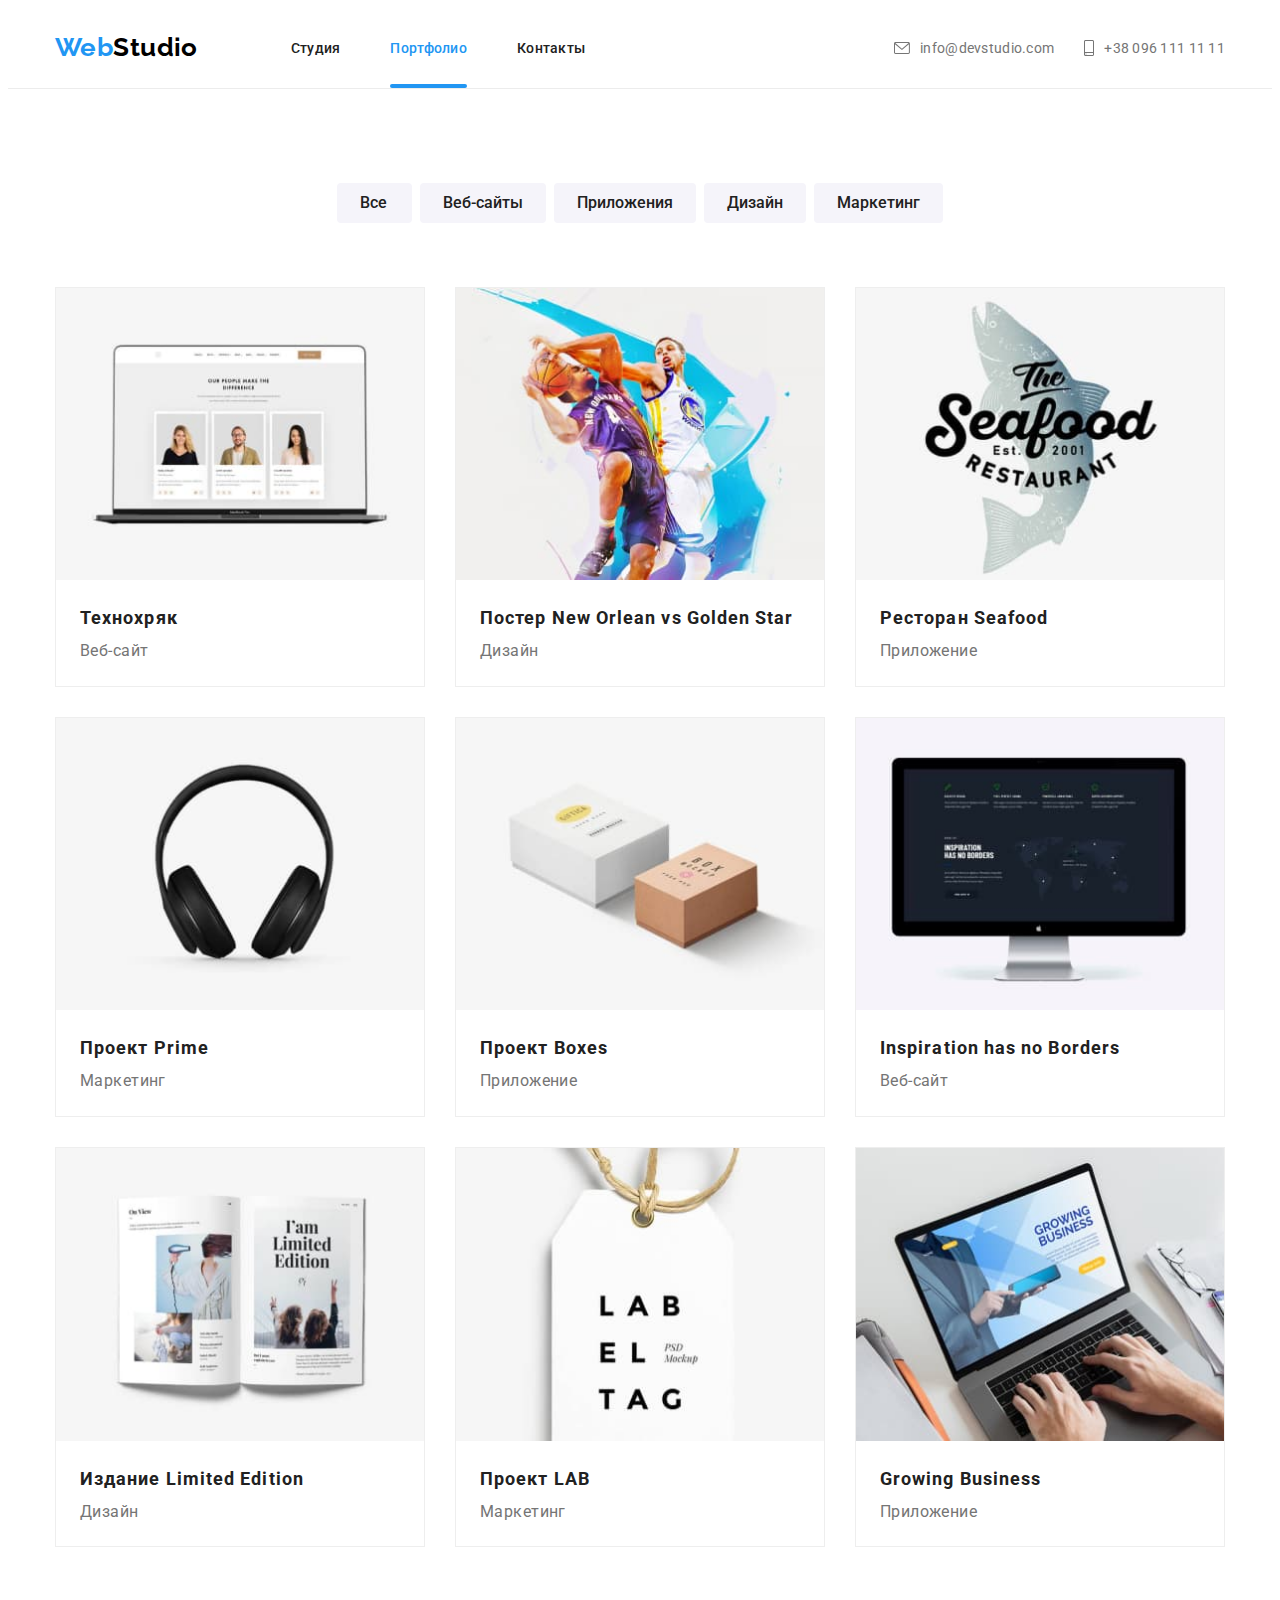
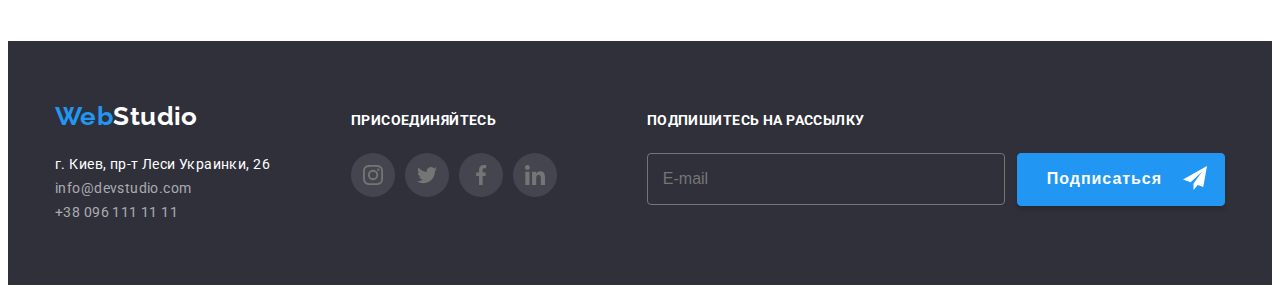
==== portfolio.html @ 3d6e26fc "start" ====
<!DOCTYPE html>
<html lang="ru">
<!-- сайт на русском языке -->

<head>
    <meta charset="UTF-8">
    <meta http-equiv="X-UA-Compatible" content="IE=edge">
    <meta name="viewport" content="width=device-width, initial-scale=1.0">
    <title>Портфолио</title>
    <link rel="stylesheet" href="https://cdnjs.cloudflare.com/ajax/libs/modern-normalize/1.0.0/modern-normalize.min.css" integrity="sha512-ISS7cAi1PEhQ8jnbJpJZMd29NlhNj4AWYyLOSp2CE/CsHxTCu+r+t0D2yoJudVrd0/8fTVPUVDzY5Tvli75u/g==" crossorigin="anonymous" />
    <link rel="preconnect" href="https://fonts.gstatic.com">
    <link href="https://fonts.googleapis.com/css2?family=Raleway:wght@700&family=Roboto:wght@400;500;700;900&display=swap" rel="stylesheet">
    <link rel="stylesheet" href="./css/styles.css">
</head>

<body>

    <!-- Header -->
    <header>
        <div class="container header-main">
            <div class="logo-container">
                <a href="index.html" class="logo-link"><span class="logo">Web</span><span
                        class="studio-up">Studio</span></a>
            </div>
            <nav class="site-nav">
                <ul class="navigation-set list">
                    <li class="nav-set-item"><a href="./index.html" class="navigation-links">Студия</a></li>
                    <li class="nav-set-item"><a href="./portfolio.html" class="navigation-links current">Портфолио</a></li>
                    <li class="nav-set-item"><a href="" class="navigation-links">Контакты</a></li>
                </ul>
            </nav>


            <ul class="list contacts-set">
                <li class="contacts-set-item">
                    <a href="mailto:info@devstudio.com" class="header-contacts">
                        <svg class="contact-set-icons envelope">
                            <use href="./images/icons.svg#envelope" width="16" height="12"></use>
                        </svg> info@devstudio.com
                    </a>
                </li>
                <li class="contacts-set-item"><a href="tel:+380961111111" class="header-contacts"><svg
                            class="contact-set-icons smartphone">
                            <use href="./images/icons.svg#smartphone" width="10" height="16"></use>
                        </svg>+38 096 111 11 11</a>
                </li>
            </ul>

        </div>
    </header>

    <main>
        <h1 class="hidden">Портфолио</h1>
        <div class="filter container">
            <ul class="filter-buttons list">
                <li class="filter-buttons-item"><button type="button" class="simple-button">Все</button></li>
                <li class="filter-buttons-item"><button type="button" class="simple-button">Веб-сайты</button></li>
                <li class="filter-buttons-item"><button type="button" class="simple-button">Приложения</button></li>
                <li class="filter-buttons-item"><button type="button" class="simple-button">Дизайн</button></li>
                <li class="filter-buttons-item"><button type="button" class="simple-button">Маркетинг</button></li>
            </ul>
        </div>
        <div class="examples container">
            <ul class="grid list">
                <li class="grid-item examples-set-items"><a href="" class="examples-link">
                        <div class="examples-thumb">
                            <img src="./images/PF1.jpg" alt="пример веб-сайта" width=370>
                            <div class="card-overlay">
                                <p class="text-overlay">Технокряк это современная площадка распространения коронавируса. Компании
                                    используют эту платформу для цифрового шпионажа и атак на защищённые сервера конкурентов.</p>
                            </div>
                        </div>
                        <h2 class="product-header">Технохряк</h2>
                        <p class="product-description">Веб-сайт</p>
                    </a>
                </li>
                <li class="grid-item examples-set-items"><a href="" class="examples-link"><div class="examples-thumb">
                    <img src="./images/PF2.jpg" alt="пример дизайна" width=370>
                <div class="card-overlay">
                    <p class="text-overlay">Технокряк это современная площадка распространения коронавируса. Компании используют эту платформу для цифрового шпионажа и атак на защищённые сервера конкурентов.</p>
                </div></div>
                    <h2 class="product-header">Постер New Orlean vs Golden Star</h2>
                    <p class="product-description">Дизайн</p>
                    </a>
                </li>
                <li class="grid-item examples-set-items"><a href="" class="examples-link"><div class="examples-thumb">
                    <img src="./images/PF3.jpg" alt="пример приложения" width=370>
                <div class="card-overlay">
                    <p class="text-overlay">Технокряк это современная площадка распространения коронавируса. Компании используют эту платформу для цифрового шпионажа и атак на защищённые сервера конкурентов.</p>
                </div></div>
                    <h2 class="product-header">Ресторан Seafood</h2>
                    <p class="product-description">Приложение</p>
                    </a>
                </li>
                <li class="grid-item examples-set-items"><a href="" class="examples-link"><div class="examples-thumb">
                    <img src="./images/PF4.jpg" alt="пример маркетингового решения" width=370>
                <div class="card-overlay">
                    <p class="text-overlay">Технокряк это современная площадка распространения коронавируса. Компании используют эту платформу для цифрового шпионажа и атак на защищённые сервера конкурентов.</p>
                </div></div>
                    <h2 class="product-header">Проект Prime</h2>
                    <p class="product-description">Маркетинг</p>
                    </a>
                </li>
                <li class="grid-item examples-set-items"><a href="" class="examples-link"><div class="examples-thumb">
                    <img src="./images/PF5.jpg" alt="пример приложения" width=370>
                <div class="card-overlay">
                    <p class="text-overlay">Технокряк это современная площадка распространения коронавируса. Компании используют эту платформу для цифрового шпионажа и атак на защищённые сервера конкурентов.</p>
                </div></div>
                    <h2 class="product-header">Проект Boxes</h2>
                    <p class="product-description">Приложение</p>
                    </a>
                </li>
                <li class="grid-item examples-set-items"><a href="" class="examples-link"><div class="examples-thumb">
                    <img src="./images/PF6.jpg" alt="пример веб-сайта" width=370>
                <div class="card-overlay">
                    <p class="text-overlay">Технокряк это современная площадка распространения коронавируса. Компании используют эту платформу для цифрового шпионажа и атак на защищённые сервера конкурентов.</p>
                </div></div>
                    <h2 class="product-header">Inspiration has no Borders</h2>
                    <p class="product-description">Веб-сайт</p>
                    </a>
                </li>
                <li class="grid-item examples-set-items"><a href="" class="examples-link"><div class="examples-thumb">
                    <img src="./images/PF7.jpg" alt="пример дизайна" width=370>
                <div class="card-overlay">
                    <p class="text-overlay">Технокряк это современная площадка распространения коронавируса. Компании используют эту платформу для цифрового шпионажа и атак на защищённые сервера конкурентов.</p>
                </div></div>
                    <h2 class="product-header">Издание Limited Edition</h2>
                    <p class="product-description">Дизайн</p>
                    </a>
                </li>
                <li class="grid-item examples-set-items"><a href="" class="examples-link"><div class="examples-thumb">
                    <img src="./images/PF8.jpg" alt="пример маркетингового решения" width=370>
                <div class="card-overlay">
                    <p class="text-overlay">Технокряк это современная площадка распространения коронавируса. Компании используют эту платформу для цифрового шпионажа и атак на защищённые сервера конкурентов.</p>
                </div></div>
                    <h2 class="product-header">Проект LAB</h2>
                    <p class="product-description">Маркетинг</p>
                    </a>
                </li>
                <li class="grid-item examples-set-items"><a href="" class="examples-link"><div class="examples-thumb">
                    <img src="./images/PF9.jpg" alt="пример приложения" width=370>
                <div class="card-overlay">
                    <p class="text-overlay">Технокряк это современная площадка распространения коронавируса. Компании используют эту платформу для цифрового шпионажа и атак на защищённые сервера конкурентов.</p>
                </div></div>
                    <h2 class="product-header">Growing Business</h2>
                    <p class="product-description">Приложение</p>
                    </a>
                </li>
            </ul>
        </div>
    </main>
    <footer class="main-footer">
        <div class="footer-structure container">
            <div class="footer-info">
                <div class="footer-logo">
                    <a href="index.html" class="logo-link"><span class="logo">Web</span><span
                            class="studio-down">Studio</span></a>
                </div>
                <div class="footer-address">
                    <address><span class="actual-address">г. Киев, пр-т Леси Украинки, 26 </span><br>
                        <a href="mailto:info@devstudio.com" class="footer-contacts">info@devstudio.com</a><br>
                        <a href="tel:+380961111111" class="footer-contacts">+38 096 111 11 11</a>
                    </address>
                </div>
            </div>
            <div class="footer-social-links">
                <p class="join">присоединяйтесь</p>
                <ul class="list social-icons-set">
                    <li class="social-icons-item ">
                        <a href="" class="social-icons-link">
                            <svg class="social-icon" width="20" height="20">
                                <use href="./images/icons.svg#instagram"></use>
                            </svg>
                        </a>
                    </li>
                    <li class="social-icons-item">
                        <a href="" class="social-icons-link">
                            <svg class="social-icon" width="20" height="20">
                                <use href="./images/icons.svg#twitter"></use>
                            </svg>
                        </a>
                    </li>
                    <li class="social-icons-item">
                        <a href="" class="social-icons-link">
                            <svg class="social-icon" width="20" height="20">
                                <use href="./images/icons.svg#facebook"></use>
                            </svg>
                        </a>
                    </li>
                    <li class="social-icons-item">
                        <a href="" class="social-icons-link">
                            <svg class="social-icon" width="20" height="20">
                                <use href="./images/icons.svg#linkedin"></use>
                            </svg>
                        </a>
                    </li>
                </ul>
            </div>
            <div class="footer-subscribe">
                <p class="join">подпишитесь на рассылку</p>
                <form class="subscribe-form" autocomplete="off">
                    <div class="subscribe-input-form">
                        <input type="email" class="subscribe-input" placeholder="E-mail">
                        <label for="" class="subscribe-label"></label>
                    </div>
                    <div class="subscribe-button-item">
                        <button type="submit" class="subscribe-button">Подписаться</button>
                        <svg class="subscribe-icon" width="24" height="24">
                            <use href="./images/icons.svg#icon-send"></use>
                        </svg>
                    </div>
                </form>
            </div>
        </div>
    
    </footer>
</body>


</html>
---- css/styles.css ----
:root {
  --main-color: #2f303a;
  --important-text-color: #212121;
  --common-text-color: #757575;
  --secondary-text-color: rgba(255, 255, 255, 0.6);
  --important-color: #ffffff;
  --accent-color: #2196f3;
  --background-color-main: #e5e5e5;
  --background-color-secondary: #f5f4fa;
  --borders-color: #eeeeee;
  --grid-item: 3;
}

html {
  box-sizing: border-box;
}

*,
*::after,
*::before {
  box-sizing: inherit;
}

body {
  font-family: Roboto, sans-serif;
  font-style: normal;
  font-weight: 400;
  font-size: 14px;
  line-height: 1.7;
  letter-spacing: 0.03em;
  color: var(--common-text-color);
}

ul.list {
  list-style-type: none;
  padding-left: 0;
  margin-top: 0;
  margin-bottom: 0;
}

img {
  display: block;
  max-width: 100%;
  height: auto;
}

.hidden {
  position: absolute !important;
  clip: rect(1px 1px 1px 1px);
  clip: rect(1px, 1px, 1px, 1px);
  padding: 0 !important;
  border: 0 !important;
  height: 1px !important;
  width: 1px !important;
  overflow: hidden;
}

.section {
  padding-top: 94px;
  padding-bottom: 94px;
}

.container {
  margin-left: auto;
  margin-right: auto;
  width: 1200px;
  padding-left: 15px;
  padding-right: 15px;
}

.grid {
  display: flex;
  flex-wrap: wrap;
  margin-left: -30px;
  margin-top: -30px;
}

.grid-item {
  flex-basis: calc((100% - 30px * var(--grid-item)) / var(--grid-item));
  margin-left: 30px;
  margin-top: 30px;
}

h1,
h2,
h3,
p {
  margin: 0px;
}

button {
  margin: 0;
  padding: 0;
}

.backdrop {
  position: fixed;
  background-color: rgba(0, 0, 0, 0.2);
  top: 0;
  bottom: 0;
  left: 0;
  right: 0;
  opacity: 1;
  z-index: 2;
  transform: scale(1);
  transition: opacity 250ms cubic-bezier(0.4, 0, 0.2, 1),
    transform 250ms cubic-bezier(0.4, 0, 0.2, 1);
}

.backdrop.is-hidden {
  opacity: 0;
  transform: scale(0);
  pointer-events: none;
}

/* header styles */

header {
  background-color: var(--important-color);
  border-bottom: 1px solid #ececec;
}

.header-main {
  display: flex;
  align-items: center;
  height: 80px;
}

.logo {
  font-family: Raleway;
  font-weight: 700;
  font-size: 26px;
  line-height: 1.2;
  color: var(--accent-color);
}

.studio-up {
  font-family: Raleway;
  font-weight: 700;
  font-size: 26px;
  line-height: 1.2;
  color: #000000;
}

.logo-link {
  text-decoration: none;
}

.header-contacts {
  display: flex;
  color: var(--common-text-color);
  text-decoration: none;
  padding-top: 32px;
  padding-bottom: 32px;
  align-items: center;
  transition: fill, color 250ms cubic-bezier(0.4, 0, 0.2, 1);
}

.contact-set-icons {
  display: flex;
  fill: currentColor;
  margin-right: 10px;
}

.contacts-set .contacts-set-item:not(:first-child) {
  margin-left: 30px;
}

.contacts-set-item {
  display: flex;
  align-items: center;
}

.header-contacts:hover,
.header-contacts:focus {
  color: var(--accent-color);
  fill: var(--accent-color);
}

.envelope {
  width: 16px;
  height: 12px;
}

.smartphone {
  width: 10px;
  height: 16px;
}

ul.list.contacts-set {
  display: inline-flex;
  margin-left: auto;
}

.site-nav {
  margin-left: 93px;
}

.site-nav,
.header-contacts {
  line-height: 1.2;
  letter-spacing: 0.02em;
}

.site-nav .nav-set-item:not(:first-child) {
  margin-left: 50px;
}

.navigation-set {
  display: flex;
}

.navigation-links {
  display: block;
  position: relative;
  font-weight: 500;
  font-size: 14px;
  color: var(--important-text-color);
  text-decoration: none;
  padding-top: 32px;
  padding-bottom: 32px;
  transition: color 250ms cubic-bezier(0.4, 0, 0.2, 1);
}

.navigation-links:hover,
.navigation-links:focus {
  color: var(--accent-color);
}

.navigation-links.current {
  color: var(--accent-color);
}

.current::after {
  content: '';
  position: absolute;
  bottom: 0;
  display: block;
  width: 100%;
  height: 4px;
  background-color: var(--accent-color);
  border-radius: 2px;
}

/* main styles */

/* Modal window */

.modal-window {
  position: absolute;
  top: 50%;
  left: 50%;
  /* min-width: 530px;
  min-height: 580px; */
  transform: translate(-50%, -50%);
  z-index: 3;
  background-color: var(--important-color);
  border-radius: 4px;
  box-shadow: 0px 1px 3px rgba(0, 0, 0, 0.12), 0px 1px 1px rgba(0, 0, 0, 0.14),
    0px 2px 1px rgba(0, 0, 0, 0.2);
}

.close-button {
  display: flex;
  position: absolute;
  right: 8px;
  top: 8px;
  width: 30px;
  height: 30px;
  padding: 0px;
  border: 1px solid rgba(0, 0, 0, 0.1);
  border-radius: 50%;
  background-color: var(--important-color);
  justify-content: center;
  align-items: center;
  fill: var(--important-text-color);
  transition: fill 250ms cubic-bezier(0.4, 0, 0.2, 1);
}

.close-button:hover,
.close-button:focus {
  fill: var(--accent-color);
}

.modal-form-window {
  padding: 40px;
}

.modal-header {
  margin-bottom: 12px;
  font-weight: 700;
  line-height: 1.17;
  font-size: 20px;
  color: var(--important-text-color);
}

.form-field {
  display: flex;
  flex-direction: column;
  position: relative;
  margin-bottom: 10px;
}

.input-user-data {
  border: 1px solid rgba(33, 33, 33, 0.2);
  border-radius: 4px;
  height: 40px;
  padding-left: 35px;
  transition: border 250ms cubic-bezier(0.4, 0, 0.2, 1);
}

.modal-user-comment {
  border: 1px solid rgba(33, 33, 33, 0.2);
  border-radius: 4px;
  resize: none;
  padding: 12px 16px;
  transition: border 250ms cubic-bezier(0.4, 0, 0.2, 1);
}

.label-icon {
  position: absolute;
  width: 16px;
  height: 16px;
  transform: translate(16px, 35px);
  transition: fill 250ms cubic-bezier(0.4, 0, 0.2, 1);
}

.form-field:focus-within > .input-user-data {
  border: 1px solid var(--accent-color);
  outline: none;
}

.form-field:focus-within > .label-icon {
  fill: var(--accent-color);
}

.form-field:focus-within > .modal-user-comment {
  outline: none;
  border: 1px solid var(--accent-color);
}

.form-field-checkbox {
  display: block;
  position: relative;
  text-align: end;
  margin-right: 11px;
}

.checkbox {
  position: absolute !important;
  clip: rect(1px 1px 1px 1px);
  clip: rect(1px, 1px, 1px, 1px);
  padding: 0 !important;
  border: 0 !important;
  height: 1px !important;
  width: 1px !important;
  overflow: hidden;
}

.checkbox-custom-icon {
  position: absolute;
  margin-left: -20px;
  top: 50%;
  transform: translateY(-50%);
  width: 16px;
  height: 15px;
  border: 2px solid rgba(33, 33, 33, 1);
  border-radius: 2px;
  transition: background-color 250ms cubic-bezier(0.4, 0, 0.2, 1);
  transition: background-image 250ms cubic-bezier(0.4, 0, 0.2, 1);
  transition: border 250ms cubic-bezier(0.4, 0, 0.2, 1);
}

.checkbox:checked + .checkbox-custom-icon {
  position: absolute;
  margin-right: 8px;
  width: 16px;
  height: 15px;
  border-radius: 2px;
  border: 2px solid var(--accent-color);
  background-color: var(--accent-color);
  background-image: url(../images/icon_check.svg);
  background-size: contain;
  background-position: center;
  background-origin: border-box;
}
.checkbox:focus-within + .checkbox-custom-icon {
  border: 2px solid var(--accent-color);
}

.link-conditions {
  color: var(--accent-color);
}
.submit-button {
  display: block;
  margin-right: auto;
  margin-left: auto;
  margin-top: 30px;
  background-color: var(--accent-color);
  color: var(--important-color);
  cursor: pointer;
  min-width: 200px;
  padding: 10px;
  font-size: 16px;
  font-weight: 700;
  line-height: 1.9;
  border: 1px solid var(--accent-color);
  text-align: center;
  border-radius: 4px;
  filter: drop-shadow(0px 4px 4px rgba(0, 0, 0, 0.25));
  transition: box-shadow 100ms cubic-bezier(0.4, 0, 0.2, 1);
}

/* Hero Section styles */

.hero-section {
  background-color: var(--main-color);
  color: var(--important-color);
  margin-top: 0;
  text-align: center;
  height: 600px;
}

.hero-title {
  font-weight: 900;
  font-size: 44px;
  line-height: 1.36;
  letter-spacing: 0.06em;
  text-transform: uppercase;
  margin-top: 0px;
  margin-bottom: 40px;
  padding-top: 200px;
}

.overlay {
  height: 600px;
  margin-left: auto;
  margin-right: auto;
  background-size: cover;
  background-position: center;
  background-image: linear-gradient(
      to right,
      rgba(47, 48, 58, 0.4),
      rgba(47, 48, 58, 0.4)
    ),
    url(../images/Hero_img.jpg);
}

.main-button {
  display: inline-block;
  background-color: var(--accent-color);
  color: var(--important-color);
  cursor: pointer;
  min-width: 200px;
  padding: 10px 32px;
  font-size: 16px;
  font-weight: 700;
  font-family: inherit;
  border: 1px solid var(--accent-color);
  text-align: center;
  border-radius: 4px;
  margin-bottom: 200px;
  box-shadow: 0 0 5px 3px #03050a9f;
  transition: box-shadow 100ms cubic-bezier(0.4, 0, 0.2, 1);
}

.main-button:active {
  box-shadow: inset 0 0 5px 3px #34495e;
}

/* Advantages section styles */

.advantages-section,
.work-section {
  background-color: var(--important-color);
}

.advantages-section {
  /* margin-bottom: 94px; */
}

.advantages-set .advantages-set-item:not(:first-child) {
  margin-left: 30px;
}

.advantages-header {
  font-weight: 700;
  font-size: 14px;
  line-height: 1.14;
  text-transform: uppercase;
  color: var(--important-text-color);
  padding-top: 30px;
  padding-bottom: 10px;
}

.advantages-set-item .advantages-paragraph {
  margin-top: 0;
  margin-bottom: 0;
}

.advantages-set-item::before {
  content: '';
  display: block;
  height: 120px;
  background-color: var(--background-color-secondary);
  background-size: contain;
  background-repeat: no-repeat;
  background-position: center;
}

.icon-antenna::before {
  background-image: url(../images/antenna_1.svg);
  background-size: 70px;
}

.icon-clock::before {
  background-image: url(../images/clock_1.svg);
  background-size: 70px;
}

.icon-diagramm::before {
  background-image: url(../images/diagram_1.svg);
  background-size: 70px;
}

.icon-astronaut::before {
  background-image: url(../images/astronaut_1.svg);
  background-size: 70px;
}

.advantages-set {
  --grid-item: 4;
}

/* Work section styles*/

.work-section-header,
.team-section-header,
.clients-section-header {
  font-weight: 700;
  font-size: 36px;
  line-height: 1.16;
  text-align: center;
  color: var(--important-text-color);
  margin-top: 0px;
  margin-bottom: 50px;
}

.work-section {
  padding-top: 0;
}

.work-set-item {
  position: relative;
}

.work-section-caption {
  position: absolute;
  text-align: center;
  padding-top: 27px;
  bottom: 0;
  width: 100%;
  height: 70px;
  background-color: rgba(47, 48, 58, 0.8);
  z-index: 1;
  color: var(--important-color);
  text-transform: uppercase;
}

/* Team section styles*/

.team-section {
  background-color: var(--background-color-secondary);
}

.team-set {
  display: flex;
}

.team-set-item {
  display: block;
  text-align: center;
  background-color: var(--important-color);
  border: 1px solid var(--borders-color);
  border-radius: 6px;
  --grid-item: 4;
  padding-bottom: 30px;
  box-shadow: 0px 2px 1px rgba(0, 0, 0, 0.2), 0px 1px 1px rgba(0, 0, 0, 0.14),
    0px 1px 3px rgba(0, 0, 0, 0.12);
}

.teammates-names {
  color: var(--important-text-color);
  margin-top: 30px;
  margin-bottom: 10px;
  text-align: center;
}

.teammates-position {
  text-align: center;
  margin-top: 0;
  margin-bottom: 10px;
}

.social-icons-set {
  display: inline-flex;
}

.social-icons-item {
}

.social-icons-link {
  display: flex;
  justify-content: center;
  align-items: center;
  fill: var(--common-text-color);
  background-color: rgba(255, 255, 255, 0.1);
  border-radius: 50%;
  width: 44px;
  height: 44px;
  transition: fill, background-color 250ms cubic-bezier(0.4, 0, 0.2, 1);
}

.social-icons-link:hover,
.social-icons-link:focus {
  fill: var(--important-color);
  background-color: var(--accent-color);
}

.social-icons-item + .social-icons-item {
  margin-left: 10px;
}

/* Clients section styles */

ul.list.clients-section-list {
  display: inline-flex;
}

.clients-section-icon {
}

.clients-section-items {
  --grid-item: 6;
}

.clients-section-link {
  display: flex;
  justify-content: center;
  align-items: center;
  width: 170px;
  height: 90px;
  fill: var(--common-text-color);
  border: 1px solid var(--common-text-color);
  border-radius: 4px;
  transition: fill, border 250ms cubic-bezier(0.4, 0, 0.2, 1);
}

.clients-section-link:hover,
.clients-section-link:focus {
  fill: var(--accent-color);
  border: 1px solid var(--accent-color);
}

/* Portfolio page styles */

.filter-buttons {
  display: flex;
  justify-content: center;
}

.filter {
  padding-top: 94px;
  padding-bottom: 34px;
}

.filter-buttons .filter-buttons-item:not(:first-child) {
  margin-left: 8px;
}

.simple-button {
  display: inline-flex;
  background-color: var(--background-color-secondary);
  color: var(--important-text-color);
  font-family: inherit;
  font-weight: 500;
  font-size: 16px;
  line-height: 1.6;
  text-align: center;
  cursor: pointer;
  border-radius: 4px;
  border: 1px solid transparent;
  min-width: 75px;
  padding: 6px 22px;
  transition-property: background-color, color, box-shadow, border;
  transition-duration: 250ms;
  transition-timing-function: cubic-bezier(0.4, 0, 0.2, 1);
}

.simple-button:hover,
.simple-button:focus {
  background-color: var(--accent-color);
  color: var(--important-color);
  border: 1px solid var(--accent-color);
  box-shadow: 0px 2px 2px rgba(0, 0, 0, 0.12), 0px 1px 2px rgba(0, 0, 0, 0.08),
    0px 3px 1px rgba(0, 0, 0, 0.1);
}

.examples-set-items {
  border: 1px solid var(--borders-color);
  --grid-item: 3;
  transition-property: box-shadow, border;
  transition-duration: 250ms;
  transition-timing-function: cubic-bezier(0.4, 0, 0.2, 1);
}

.examples-set-items:hover {
  box-shadow: 1px 4px 6px rgba(0, 0, 0, 0.16), 0px 4px 4px rgba(0, 0, 0, 0.06),
    0px 1px 1px rgba(0, 0, 0, 0.12);
}

.examples {
  padding-bottom: 94px;
}

.product-header {
  font-weight: 700;
  font-size: 18px;
  line-height: 2;
  letter-spacing: 0.06em;
  color: var(--important-text-color);
  margin-top: 0px;
  margin-bottom: 0px;
  padding-left: 24px;
  padding-right: 24px;
  padding-top: 20px;
}

.product-description {
  font-size: 16px;
  line-height: 1.87;
  margin-top: 0px;
  margin-bottom: 0px;
  padding-left: 24px;
  padding-right: 24px;
  padding-bottom: 20px;
  color: var(--common-text-color);
}

.examples-link {
  text-decoration: none;
}

.examples-thumb {
  position: relative;
  display: block;
  overflow: hidden;
}

.card-overlay {
  display: block;
  position: absolute;
  padding: 63px 24px;
  top: 100%;
  right: 0;
  width: 100%;
  height: 100%;
  background-color: rgba(33, 150, 243, 0.9);
  font-weight: 400;
  font-size: 18px;
  line-height: 1.55;
  color: var(--important-color);
  transition: transform 250ms cubic-bezier(0.4, 0, 0.2, 1);
}

.examples-link:hover .card-overlay,
.examples-link:focus .card-overlay {
  transform: translateY(-100%);
}

/* footer styles */

.main-footer {
  background-color: var(--main-color);
  padding-top: 60px;
  padding-bottom: 60px;
}

.footer-logo {
  margin-bottom: 20px;
}

.studio-down {
  font-family: Raleway;
  font-weight: 700;
  font-size: 26px;
  line-height: 1.2;
  color: var(--important-color);
}

.actual-address {
  color: var(--important-color);
  font-style: normal;
}

.footer-contacts {
  color: var(--secondary-text-color);
  text-decoration: none;
  font-style: normal;
  transition: color 250ms cubic-bezier(0.4, 0, 0.2, 1);
}

.footer-contacts:hover,
.footer-contacts:focus {
  color: var(--accent-color);
}

.footer-structure {
  display: flex;
  align-items: baseline;
  justify-content: space-between;
}

.join {
  color: var(--important-color);
  text-transform: uppercase;
  font-weight: 700;
  margin-bottom: 20px;
}

.footer-info,
.footer-social-links {
  flex-basis: calc((50% - 45px) / 2);
}

.footer-subscribe {
  flex-basis: calc(50% - 30px);
}

.subscribe-form {
  display: flex;
  justify-content: space-between;
}

.subscribe-button-item {
  position: relative;
}

.subscribe-button {
  margin-left: 12px;
  /* text-align: center; */
  background-color: var(--accent-color);
  color: var(--important-color);
  cursor: pointer;
  min-width: 200px;
  padding: 10px 62px 10px 29px;
  font-size: 16px;
  font-weight: 700;
  line-height: 1.9;
  letter-spacing: 0.06em;
  border: 1px solid var(--accent-color);
  border-radius: 4px;
  box-shadow: 0px 4px 4px rgba(0, 0, 0, 0.15);
  transition: box-shadow 100ms cubic-bezier(0.4, 0, 0.2, 1);
}

.subscribe-icon {
  position: absolute;
  top: 13px;
  right: 28px;
  transform: translateX(10px);
}

.subscribe-input {
  width: 358px;
  padding: 15px;
  font-size: 16px;
  line-height: 1.25;
  background-color: var(--main-color);
  border: 1px solid var(--common-text-color);
  border-radius: 4px;
}
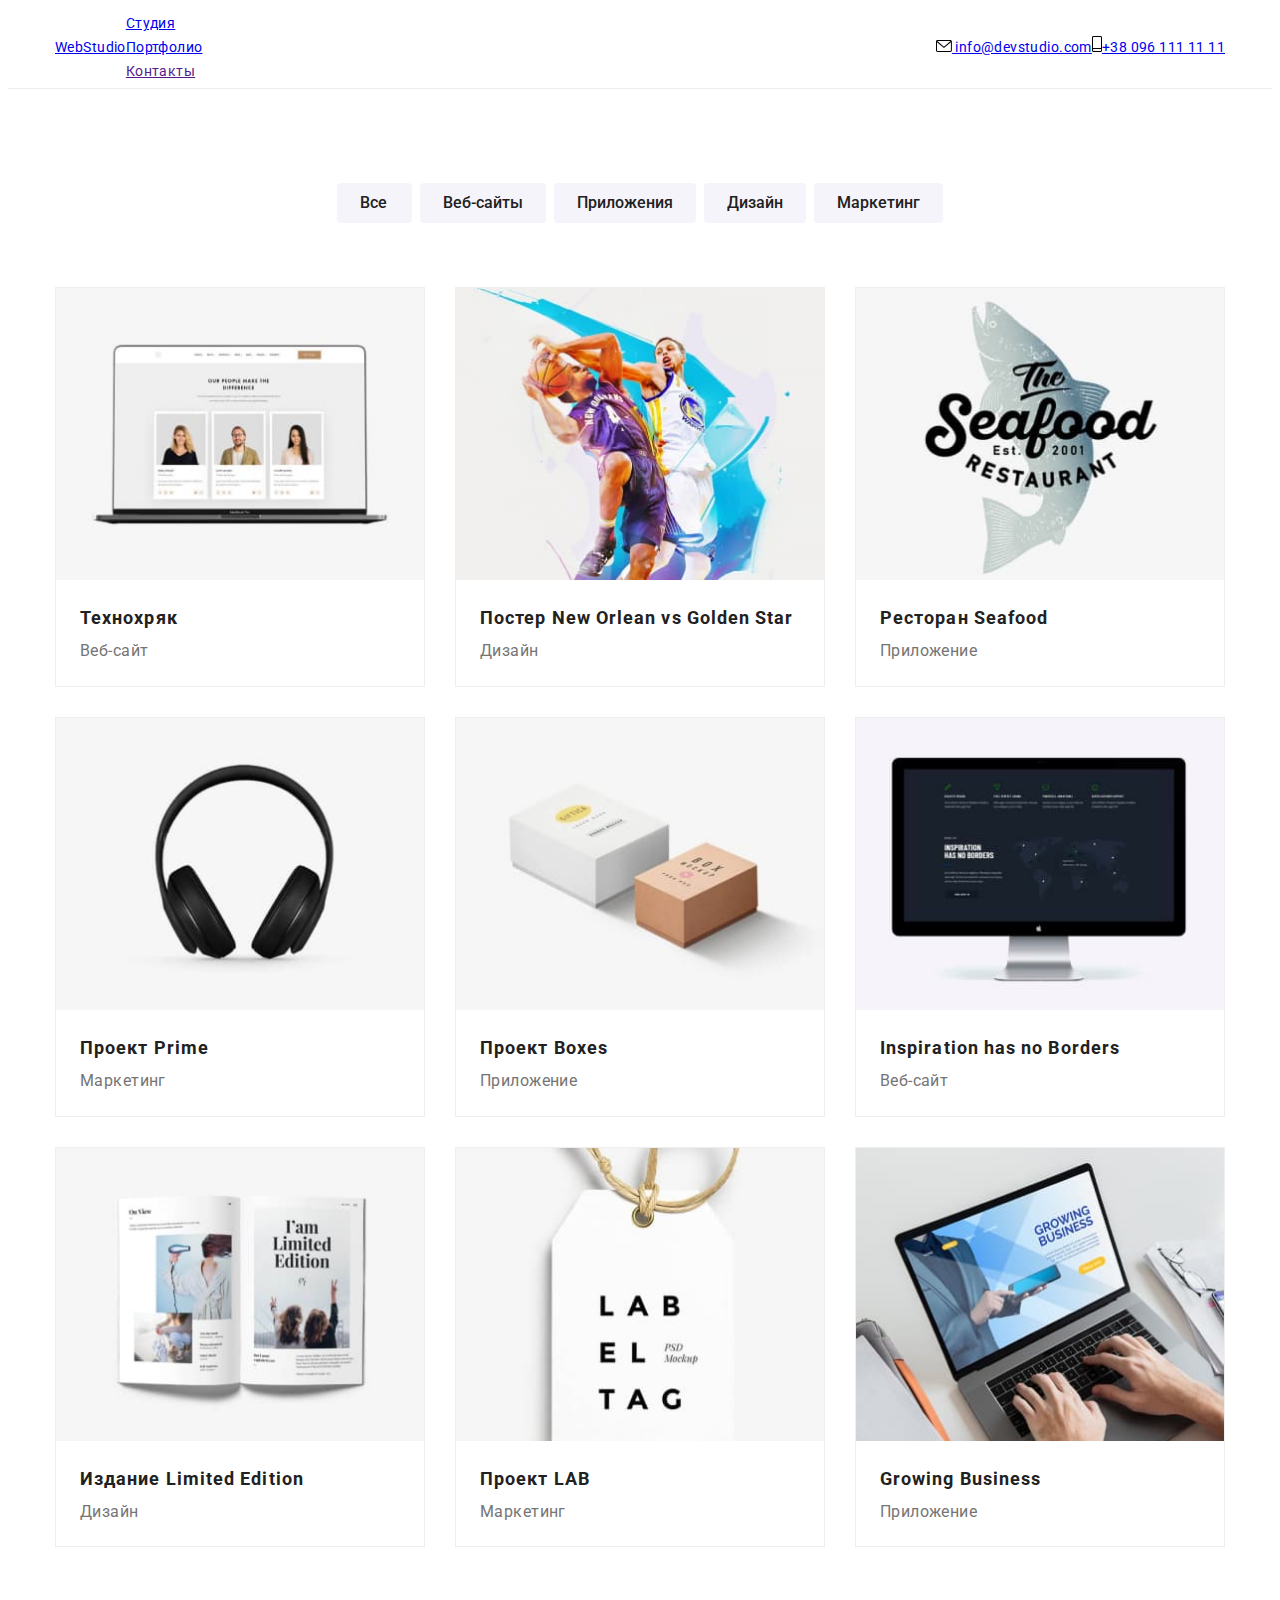
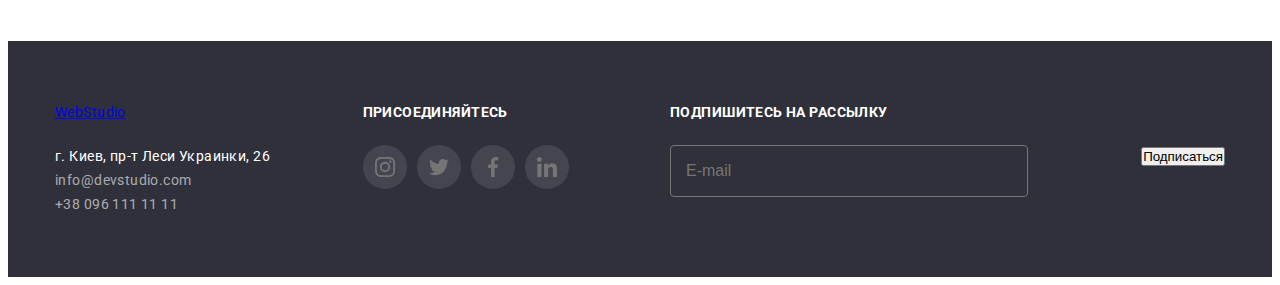
==== commit 5340dae6: "sass refactoring start" ====
--- a/portfolio.html
+++ b/portfolio.html
@@ -19,28 +19,28 @@
     <header>
         <div class="container header-main">
             <div class="logo-container">
-                <a href="index.html" class="logo-link"><span class="logo">Web</span><span
-                        class="studio-up">Studio</span></a>
-            </div>
-            <nav class="site-nav">
-                <ul class="navigation-set list">
-                    <li class="nav-set-item"><a href="./index.html" class="navigation-links">Студия</a></li>
-                    <li class="nav-set-item"><a href="./portfolio.html" class="navigation-links current">Портфолио</a></li>
-                    <li class="nav-set-item"><a href="" class="navigation-links">Контакты</a></li>
+                <a href="index.html" class="link"><span class="logo__web">Web</span><span
+                        class="logo__studio--light">Studio</span></a>
+            </div>
+            <nav class="site-navigation">
+                <ul class="site-navigation__set list">
+                    <li class="site-navigation__item"><a href="./index.html" class="site-navigation__links">Студия</a></li>
+                    <li class="site-navigation__item"><a href="./portfolio.html" class="site-navigation__links site-navigation__links--current">Портфолио</a></li>
+                    <li class="site-navigation__item"><a href="" class="site-navigation__links">Контакты</a></li>
                 </ul>
             </nav>
 
 
             <ul class="list contacts-set">
-                <li class="contacts-set-item">
-                    <a href="mailto:info@devstudio.com" class="header-contacts">
-                        <svg class="contact-set-icons envelope">
+                <li class="contacts__item">
+                    <a href="mailto:info@devstudio.com" class="contacts__link">
+                        <svg class="contacts__icon envelope">
                             <use href="./images/icons.svg#envelope" width="16" height="12"></use>
                         </svg> info@devstudio.com
                     </a>
                 </li>
-                <li class="contacts-set-item"><a href="tel:+380961111111" class="header-contacts"><svg
-                            class="contact-set-icons smartphone">
+                <li class="contacts__item"><a href="tel:+380961111111" class="contacts__link"><svg
+                            class="contacts__icon smartphone">
                             <use href="./images/icons.svg#smartphone" width="10" height="16"></use>
                         </svg>+38 096 111 11 11</a>
                 </li>
@@ -153,8 +153,8 @@
         <div class="footer-structure container">
             <div class="footer-info">
                 <div class="footer-logo">
-                    <a href="index.html" class="logo-link"><span class="logo">Web</span><span
-                            class="studio-down">Studio</span></a>
+                    <a href="index.html" class="link"><span class="logo__web">Web</span><span
+                            class="logo__studio--dark">Studio</span></a>
                 </div>
                 <div class="footer-address">
                     <address><span class="actual-address">г. Киев, пр-т Леси Украинки, 26 </span><br>
@@ -203,8 +203,8 @@
                         <input type="email" class="subscribe-input" placeholder="E-mail">
                         <label for="" class="subscribe-label"></label>
                     </div>
-                    <div class="subscribe-button-item">
-                        <button type="submit" class="subscribe-button">Подписаться</button>
+                    <div class="button--subscribe-item">
+                        <button type="submit" class="button--subscribe">Подписаться</button>
                         <svg class="subscribe-icon" width="24" height="24">
                             <use href="./images/icons.svg#icon-send"></use>
                         </svg>
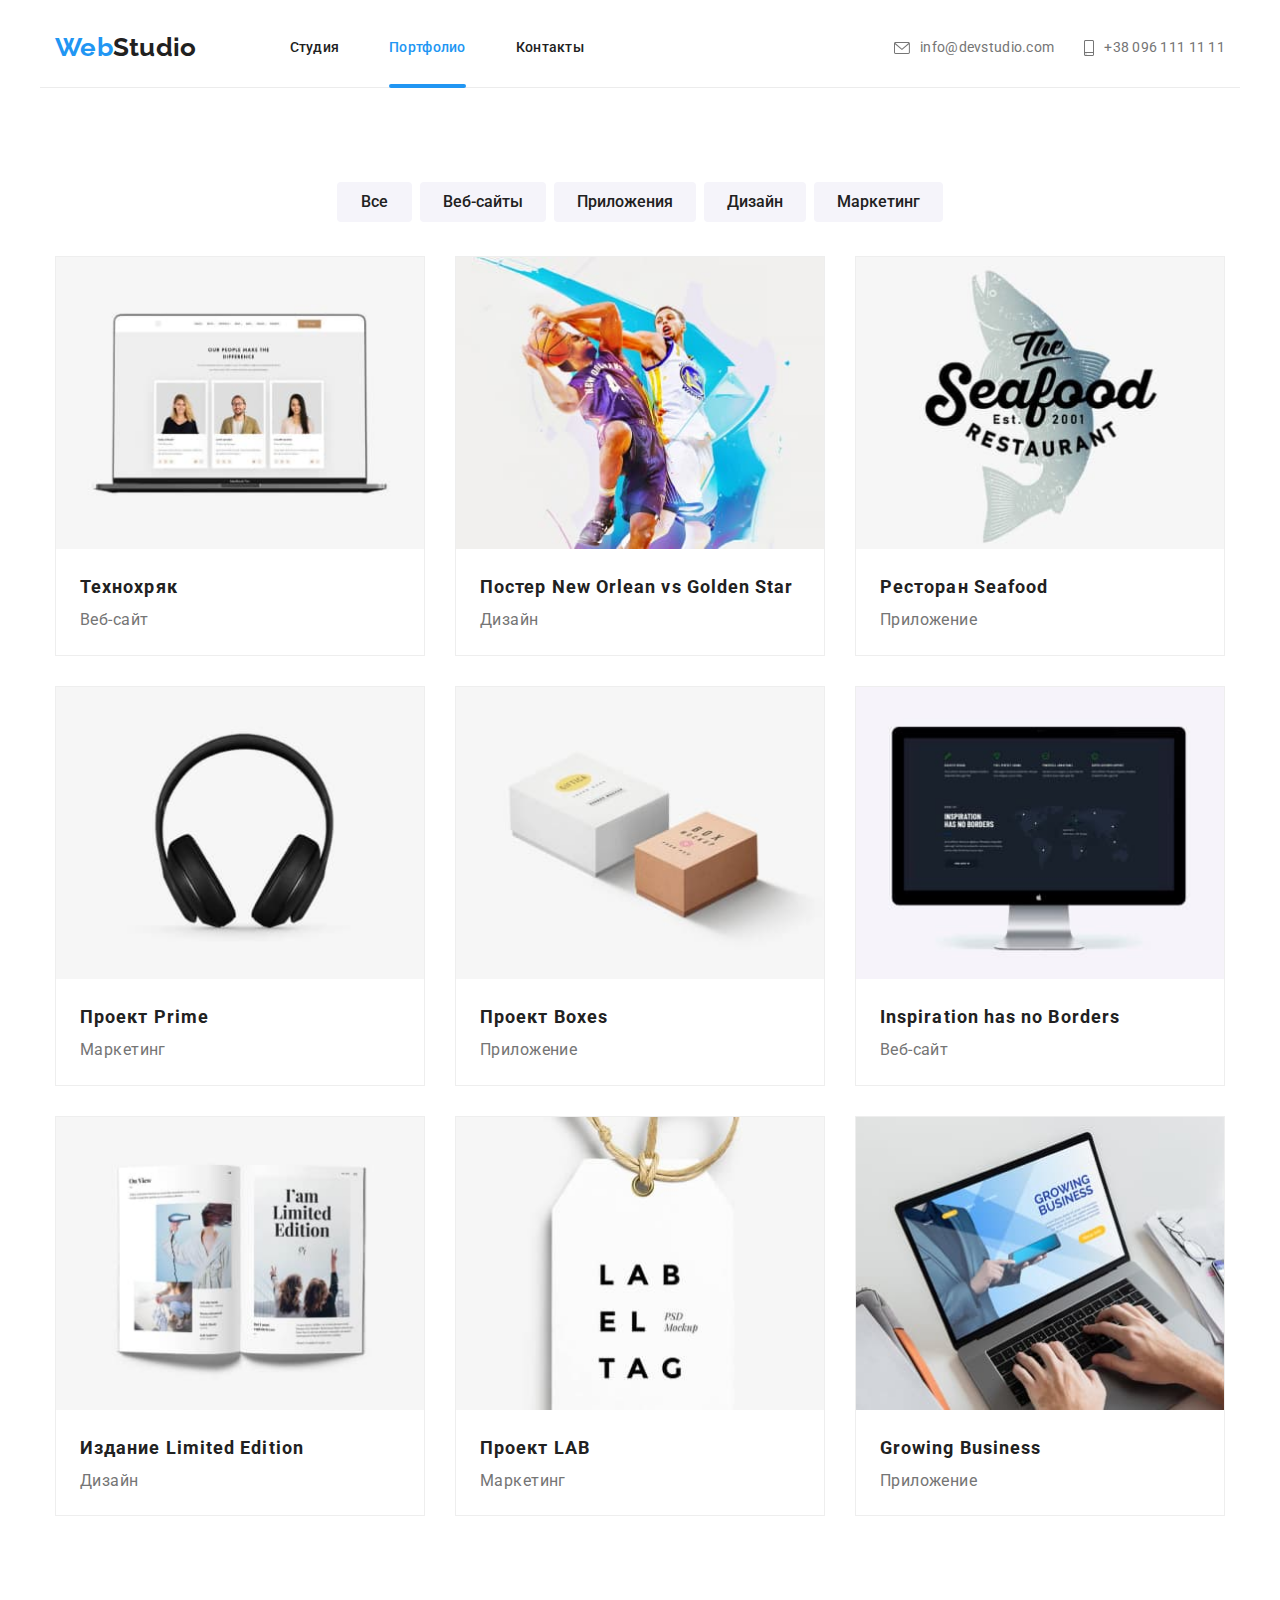
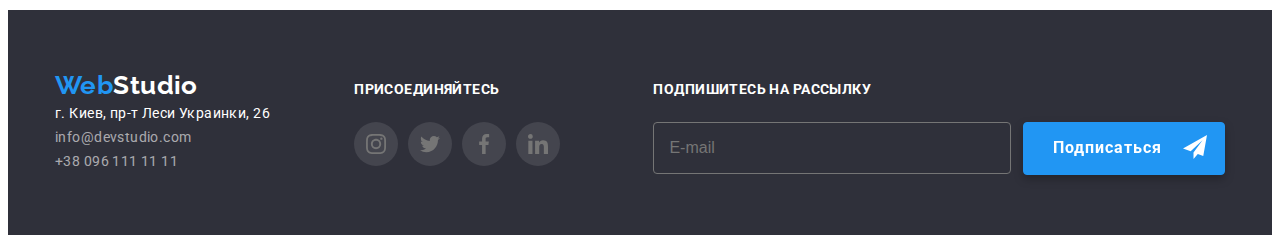
==== commit 0434c537: "sass refactoring" ====
--- a/portfolio.html
+++ b/portfolio.html
@@ -10,28 +10,28 @@
     <link rel="stylesheet" href="https://cdnjs.cloudflare.com/ajax/libs/modern-normalize/1.0.0/modern-normalize.min.css" integrity="sha512-ISS7cAi1PEhQ8jnbJpJZMd29NlhNj4AWYyLOSp2CE/CsHxTCu+r+t0D2yoJudVrd0/8fTVPUVDzY5Tvli75u/g==" crossorigin="anonymous" />
     <link rel="preconnect" href="https://fonts.gstatic.com">
     <link href="https://fonts.googleapis.com/css2?family=Raleway:wght@700&family=Roboto:wght@400;500;700;900&display=swap" rel="stylesheet">
-    <link rel="stylesheet" href="./css/styles.css">
+    <link rel="stylesheet" href="./css/main.min.css">
 </head>
 
 <body>
 
     <!-- Header -->
     <header>
-        <div class="container header-main">
-            <div class="logo-container">
+        <div class="container header">
+            <div class="logo">
                 <a href="index.html" class="link"><span class="logo__web">Web</span><span
                         class="logo__studio--light">Studio</span></a>
             </div>
             <nav class="site-navigation">
                 <ul class="site-navigation__set list">
-                    <li class="site-navigation__item"><a href="./index.html" class="site-navigation__links">Студия</a></li>
-                    <li class="site-navigation__item"><a href="./portfolio.html" class="site-navigation__links site-navigation__links--current">Портфолио</a></li>
+                    <li class="site-navigation__item"><a href="./index.html"
+                            class="site-navigation__links ">Студия</a></li>
+                    <li class="site-navigation__item"><a href="./portfolio.html"
+                            class="site-navigation__links site-navigation__links--current">Портфолио</a></li>
                     <li class="site-navigation__item"><a href="" class="site-navigation__links">Контакты</a></li>
                 </ul>
             </nav>
-
-
-            <ul class="list contacts-set">
+            <ul class="list contacts">
                 <li class="contacts__item">
                     <a href="mailto:info@devstudio.com" class="contacts__link">
                         <svg class="contacts__icon envelope">
@@ -45,174 +45,171 @@
                         </svg>+38 096 111 11 11</a>
                 </li>
             </ul>
-
+    
         </div>
     </header>
 
     <main>
         <h1 class="hidden">Портфолио</h1>
         <div class="filter container">
-            <ul class="filter-buttons list">
-                <li class="filter-buttons-item"><button type="button" class="simple-button">Все</button></li>
-                <li class="filter-buttons-item"><button type="button" class="simple-button">Веб-сайты</button></li>
-                <li class="filter-buttons-item"><button type="button" class="simple-button">Приложения</button></li>
-                <li class="filter-buttons-item"><button type="button" class="simple-button">Дизайн</button></li>
-                <li class="filter-buttons-item"><button type="button" class="simple-button">Маркетинг</button></li>
+            <ul class="filter__button list">
+                <li class="filter__item"><button type="button" class="button--filter">Все</button></li>
+                <li class="filter__item"><button type="button" class="button--filter">Веб-сайты</button></li>
+                <li class="filter__item"><button type="button" class="button--filter">Приложения</button></li>
+                <li class="filter__item"><button type="button" class="button--filter">Дизайн</button></li>
+                <li class="filter__item"><button type="button" class="button--filter">Маркетинг</button></li>
             </ul>
         </div>
-        <div class="examples container">
+        <div class="portfolio container">
             <ul class="grid list">
-                <li class="grid-item examples-set-items"><a href="" class="examples-link">
-                        <div class="examples-thumb">
+                <li class="grid__item portfolio__item"><a href="" class="portfolio__link">
+                        <div class="portfolio__thumb">
                             <img src="./images/PF1.jpg" alt="пример веб-сайта" width=370>
-                            <div class="card-overlay">
+                            <div class="portfolio__overlay">
                                 <p class="text-overlay">Технокряк это современная площадка распространения коронавируса. Компании
                                     используют эту платформу для цифрового шпионажа и атак на защищённые сервера конкурентов.</p>
                             </div>
                         </div>
-                        <h2 class="product-header">Технохряк</h2>
-                        <p class="product-description">Веб-сайт</p>
-                    </a>
-                </li>
-                <li class="grid-item examples-set-items"><a href="" class="examples-link"><div class="examples-thumb">
+                        <h2 class="portfolio__header">Технохряк</h2>
+                        <p class="portfolio__description">Веб-сайт</p>
+                    </a>
+                </li>
+                <li class="grid__item portfolio__item"><a href="" class="portfolio__link"><div class="portfolio__thumb">
                     <img src="./images/PF2.jpg" alt="пример дизайна" width=370>
-                <div class="card-overlay">
-                    <p class="text-overlay">Технокряк это современная площадка распространения коронавируса. Компании используют эту платформу для цифрового шпионажа и атак на защищённые сервера конкурентов.</p>
-                </div></div>
-                    <h2 class="product-header">Постер New Orlean vs Golden Star</h2>
-                    <p class="product-description">Дизайн</p>
-                    </a>
-                </li>
-                <li class="grid-item examples-set-items"><a href="" class="examples-link"><div class="examples-thumb">
+                <div class="portfolio__overlay">
+                    <p class="text-overlay">Технокряк это современная площадка распространения коронавируса. Компании используют эту платформу для цифрового шпионажа и атак на защищённые сервера конкурентов.</p>
+                </div></div>
+                    <h2 class="portfolio__header">Постер New Orlean vs Golden Star</h2>
+                    <p class="portfolio__description">Дизайн</p>
+                    </a>
+                </li>
+                <li class="grid__item portfolio__item"><a href="" class="portfolio__link"><div class="portfolio__thumb">
                     <img src="./images/PF3.jpg" alt="пример приложения" width=370>
-                <div class="card-overlay">
-                    <p class="text-overlay">Технокряк это современная площадка распространения коронавируса. Компании используют эту платформу для цифрового шпионажа и атак на защищённые сервера конкурентов.</p>
-                </div></div>
-                    <h2 class="product-header">Ресторан Seafood</h2>
-                    <p class="product-description">Приложение</p>
-                    </a>
-                </li>
-                <li class="grid-item examples-set-items"><a href="" class="examples-link"><div class="examples-thumb">
+                <div class="portfolio__overlay">
+                    <p class="text-overlay">Технокряк это современная площадка распространения коронавируса. Компании используют эту платформу для цифрового шпионажа и атак на защищённые сервера конкурентов.</p>
+                </div></div>
+                    <h2 class="portfolio__header">Ресторан Seafood</h2>
+                    <p class="portfolio__description">Приложение</p>
+                    </a>
+                </li>
+                <li class="grid__item portfolio__item"><a href="" class="portfolio__link"><div class="portfolio__thumb">
                     <img src="./images/PF4.jpg" alt="пример маркетингового решения" width=370>
-                <div class="card-overlay">
-                    <p class="text-overlay">Технокряк это современная площадка распространения коронавируса. Компании используют эту платформу для цифрового шпионажа и атак на защищённые сервера конкурентов.</p>
-                </div></div>
-                    <h2 class="product-header">Проект Prime</h2>
-                    <p class="product-description">Маркетинг</p>
-                    </a>
-                </li>
-                <li class="grid-item examples-set-items"><a href="" class="examples-link"><div class="examples-thumb">
+                <div class="portfolio__overlay">
+                    <p class="text-overlay">Технокряк это современная площадка распространения коронавируса. Компании используют эту платформу для цифрового шпионажа и атак на защищённые сервера конкурентов.</p>
+                </div></div>
+                    <h2 class="portfolio__header">Проект Prime</h2>
+                    <p class="portfolio__description">Маркетинг</p>
+                    </a>
+                </li>
+                <li class="grid__item portfolio__item"><a href="" class="portfolio__link"><div class="portfolio__thumb">
                     <img src="./images/PF5.jpg" alt="пример приложения" width=370>
-                <div class="card-overlay">
-                    <p class="text-overlay">Технокряк это современная площадка распространения коронавируса. Компании используют эту платформу для цифрового шпионажа и атак на защищённые сервера конкурентов.</p>
-                </div></div>
-                    <h2 class="product-header">Проект Boxes</h2>
-                    <p class="product-description">Приложение</p>
-                    </a>
-                </li>
-                <li class="grid-item examples-set-items"><a href="" class="examples-link"><div class="examples-thumb">
+                <div class="portfolio__overlay">
+                    <p class="text-overlay">Технокряк это современная площадка распространения коронавируса. Компании используют эту платформу для цифрового шпионажа и атак на защищённые сервера конкурентов.</p>
+                </div></div>
+                    <h2 class="portfolio__header">Проект Boxes</h2>
+                    <p class="portfolio__description">Приложение</p>
+                    </a>
+                </li>
+                <li class="grid__item portfolio__item"><a href="" class="portfolio__link"><div class="portfolio__thumb">
                     <img src="./images/PF6.jpg" alt="пример веб-сайта" width=370>
-                <div class="card-overlay">
-                    <p class="text-overlay">Технокряк это современная площадка распространения коронавируса. Компании используют эту платформу для цифрового шпионажа и атак на защищённые сервера конкурентов.</p>
-                </div></div>
-                    <h2 class="product-header">Inspiration has no Borders</h2>
-                    <p class="product-description">Веб-сайт</p>
-                    </a>
-                </li>
-                <li class="grid-item examples-set-items"><a href="" class="examples-link"><div class="examples-thumb">
+                <div class="portfolio__overlay">
+                    <p class="text-overlay">Технокряк это современная площадка распространения коронавируса. Компании используют эту платформу для цифрового шпионажа и атак на защищённые сервера конкурентов.</p>
+                </div></div>
+                    <h2 class="portfolio__header">Inspiration has no Borders</h2>
+                    <p class="portfolio__description">Веб-сайт</p>
+                    </a>
+                </li>
+                <li class="grid__item portfolio__item"><a href="" class="portfolio__link"><div class="portfolio__thumb">
                     <img src="./images/PF7.jpg" alt="пример дизайна" width=370>
-                <div class="card-overlay">
-                    <p class="text-overlay">Технокряк это современная площадка распространения коронавируса. Компании используют эту платформу для цифрового шпионажа и атак на защищённые сервера конкурентов.</p>
-                </div></div>
-                    <h2 class="product-header">Издание Limited Edition</h2>
-                    <p class="product-description">Дизайн</p>
-                    </a>
-                </li>
-                <li class="grid-item examples-set-items"><a href="" class="examples-link"><div class="examples-thumb">
+                <div class="portfolio__overlay">
+                    <p class="text-overlay">Технокряк это современная площадка распространения коронавируса. Компании используют эту платформу для цифрового шпионажа и атак на защищённые сервера конкурентов.</p>
+                </div></div>
+                    <h2 class="portfolio__header">Издание Limited Edition</h2>
+                    <p class="portfolio__description">Дизайн</p>
+                    </a>
+                </li>
+                <li class="grid__item portfolio__item"><a href="" class="portfolio__link"><div class="portfolio__thumb">
                     <img src="./images/PF8.jpg" alt="пример маркетингового решения" width=370>
-                <div class="card-overlay">
-                    <p class="text-overlay">Технокряк это современная площадка распространения коронавируса. Компании используют эту платформу для цифрового шпионажа и атак на защищённые сервера конкурентов.</p>
-                </div></div>
-                    <h2 class="product-header">Проект LAB</h2>
-                    <p class="product-description">Маркетинг</p>
-                    </a>
-                </li>
-                <li class="grid-item examples-set-items"><a href="" class="examples-link"><div class="examples-thumb">
+                <div class="portfolio__overlay">
+                    <p class="text-overlay">Технокряк это современная площадка распространения коронавируса. Компании используют эту платформу для цифрового шпионажа и атак на защищённые сервера конкурентов.</p>
+                </div></div>
+                    <h2 class="portfolio__header">Проект LAB</h2>
+                    <p class="portfolio__description">Маркетинг</p>
+                    </a>
+                </li>
+                <li class="grid__item portfolio__item"><a href="" class="portfolio__link"><div class="portfolio__thumb">
                     <img src="./images/PF9.jpg" alt="пример приложения" width=370>
-                <div class="card-overlay">
-                    <p class="text-overlay">Технокряк это современная площадка распространения коронавируса. Компании используют эту платформу для цифрового шпионажа и атак на защищённые сервера конкурентов.</p>
-                </div></div>
-                    <h2 class="product-header">Growing Business</h2>
-                    <p class="product-description">Приложение</p>
+                <div class="portfolio__overlay">
+                    <p class="text-overlay">Технокряк это современная площадка распространения коронавируса. Компании используют эту платформу для цифрового шпионажа и атак на защищённые сервера конкурентов.</p>
+                </div></div>
+                    <h2 class="portfolio__header">Growing Business</h2>
+                    <p class="portfolio__description">Приложение</p>
                     </a>
                 </li>
             </ul>
         </div>
     </main>
-    <footer class="main-footer">
-        <div class="footer-structure container">
-            <div class="footer-info">
+    <footer class="footer">
+        <div class="footer__main container">
+            <div class="footer__about-us">
                 <div class="footer-logo">
                     <a href="index.html" class="link"><span class="logo__web">Web</span><span
                             class="logo__studio--dark">Studio</span></a>
                 </div>
-                <div class="footer-address">
-                    <address><span class="actual-address">г. Киев, пр-т Леси Украинки, 26 </span><br>
-                        <a href="mailto:info@devstudio.com" class="footer-contacts">info@devstudio.com</a><br>
-                        <a href="tel:+380961111111" class="footer-contacts">+38 096 111 11 11</a>
-                    </address>
-                </div>
-            </div>
-            <div class="footer-social-links">
-                <p class="join">присоединяйтесь</p>
-                <ul class="list social-icons-set">
-                    <li class="social-icons-item ">
-                        <a href="" class="social-icons-link">
-                            <svg class="social-icon" width="20" height="20">
+                <address><span class="footer__address">г. Киев, пр-т Леси Украинки, 26 </span><br>
+                    <a href="mailto:info@devstudio.com" class="footer__contacts">info@devstudio.com</a><br>
+                    <a href="tel:+380961111111" class="footer__contacts">+38 096 111 11 11</a>
+                </address>
+            </div>
+            <div class="footer__about-us">
+                <p class="footer__join-us">присоединяйтесь</p>
+                <ul class="list socials__set">
+                    <li class="socials__item ">
+                        <a href="" class="socials__link">
+                            <svg class="socials__sprite" width="20" height="20">
                                 <use href="./images/icons.svg#instagram"></use>
                             </svg>
                         </a>
                     </li>
-                    <li class="social-icons-item">
-                        <a href="" class="social-icons-link">
-                            <svg class="social-icon" width="20" height="20">
+                    <li class="socials__item">
+                        <a href="" class="socials__link">
+                            <svg class="socials__sprite" width="20" height="20">
                                 <use href="./images/icons.svg#twitter"></use>
                             </svg>
                         </a>
                     </li>
-                    <li class="social-icons-item">
-                        <a href="" class="social-icons-link">
-                            <svg class="social-icon" width="20" height="20">
+                    <li class="socials__item">
+                        <a href="" class="socials__link">
+                            <svg class="socials__sprite" width="20" height="20">
                                 <use href="./images/icons.svg#facebook"></use>
                             </svg>
                         </a>
                     </li>
-                    <li class="social-icons-item">
-                        <a href="" class="social-icons-link">
-                            <svg class="social-icon" width="20" height="20">
+                    <li class="socials__item">
+                        <a href="" class="socials__link">
+                            <svg class="socials__sprite" width="20" height="20">
                                 <use href="./images/icons.svg#linkedin"></use>
                             </svg>
                         </a>
                     </li>
                 </ul>
             </div>
-            <div class="footer-subscribe">
-                <p class="join">подпишитесь на рассылку</p>
-                <form class="subscribe-form" autocomplete="off">
-                    <div class="subscribe-input-form">
-                        <input type="email" class="subscribe-input" placeholder="E-mail">
+            <div class="footer__subscribe-us">
+                <p class="footer__join-us">подпишитесь на рассылку</p>
+                <form class="subscribe__form" autocomplete="off">
+                    <div class="subscribe__input-form">
+                        <input type="email" class="subscribe__input" placeholder="E-mail">
                         <label for="" class="subscribe-label"></label>
                     </div>
-                    <div class="button--subscribe-item">
-                        <button type="submit" class="button--subscribe">Подписаться</button>
-                        <svg class="subscribe-icon" width="24" height="24">
+                    <div class="subscribe__button">
+                        <button type="submit" class="button--main button--subscribe">Подписаться</button>
+                        <svg class="subscribe__icon" width="24" height="24">
                             <use href="./images/icons.svg#icon-send"></use>
                         </svg>
                     </div>
                 </form>
             </div>
         </div>
-    
     </footer>
 </body>
 
--- a/css/main.min.css
+++ b/css/main.min.css
@@ -0,0 +1,2 @@
+html{box-sizing:border-box}*,*::after,*::before{box-sizing:inherit}body{font-family:Roboto, sans-serif;font-style:normal;font-weight:400;font-size:14px;line-height:1.7;letter-spacing:0.03em;color:var(--common-text-color)}.list{list-style-type:none;padding-left:0;margin-top:0;margin-bottom:0}img{display:block;max-width:100%;height:auto}.hidden{position:absolute !important;clip:rect(1px 1px 1px 1px);clip:rect(1px, 1px, 1px, 1px);padding:0 !important;border:0 !important;height:1px !important;width:1px !important;overflow:hidden}.link{text-decoration:none}.section{padding-top:94px;padding-bottom:94px}.section-header{font-weight:700;font-size:36px;line-height:1.16;text-align:center;color:var(--important-text-color);margin-top:0px;margin-bottom:50px}.container{margin-left:auto;margin-right:auto;width:1200px;padding-left:15px;padding-right:15px}.grid{display:flex;flex-wrap:wrap;margin-left:-30px;margin-top:-30px}.grid__item{flex-basis:calc((100% - 30px * var(--grid__item)) / var(--grid__item));margin-left:30px;margin-top:30px}h1,h2,h3,p{margin:0px}:root{--main-color: #2f303a;--important-text-color: #212121;--common-text-color: #757575;--secondary-text-color: rgba(255, 255, 255, 0.6);--important-color: #ffffff;--accent-color: #2196f3;--background-color-main: #e5e5e5;--background-color-secondary: #f5f4fa;--borders-color: #eeeeee;--grid__item: 3}.header{background-color:var(--important-color);border-bottom:1px solid #ececec;display:flex;align-items:center;height:80px;line-height:1.2;letter-spacing:0.02em}.site-navigation__set{display:flex;margin-left:93px}.site-navigation__item:not(:first-child){margin-left:50px}.site-navigation__links{display:block;position:relative;font-weight:500;font-size:14px;color:var(--important-text-color);text-decoration:none;padding-top:32px;padding-bottom:32px;transition:color 250ms cubic-bezier(0.4, 0, 0.2, 1)}.site-navigation__links:hover,.site-navigation__links:focus{color:var(--accent-color)}.site-navigation__links--current{color:var(--accent-color)}.site-navigation__links--current::after{content:'';position:absolute;bottom:0;display:block;width:100%;height:4px;background-color:var(--accent-color);border-radius:2px}.contacts{display:inline-flex;margin-left:auto;align-items:center}.contacts__item{align-items:center}.contacts__item:not(:first-child){margin-left:30px}.contacts__icon{fill:currentColor;margin-right:10px}.contacts__link{display:flex;color:var(--common-text-color);text-decoration:none;padding-top:32px;padding-bottom:32px;align-items:center;transition:fill,color 250ms cubic-bezier(0.4, 0, 0.2, 1)}.contacts__link:hover,.contacts__link:focus{color:var(--accent-color);fill:var(--accent-color)}.logo__web{font-family:Raleway;font-weight:700;font-size:26px;line-height:1.2;color:var(--accent-color)}.logo__studio--light{font-family:Raleway;font-weight:700;font-size:26px;line-height:1.2;color:var(--important-text-color)}.logo__studio--dark{font-family:Raleway;font-weight:700;font-size:26px;line-height:1.2;color:var(--important-color)}.envelope{width:16px;height:12px}.smartphone{width:10px;height:16px}.form-field__icon{position:absolute;width:16px;height:16px;transform:translate(16px, 35px);transition:fill 250ms cubic-bezier(0.4, 0, 0.2, 1)}.advantages__antenna-icon::before{background-image:url(../images/antenna_1.svg);background-size:70px}.advantages__clock-icon::before{background-image:url(../images/clock_1.svg);background-size:70px}.advantages__diagram-icon::before{background-image:url(../images/diagram_1.svg);background-size:70px}.advantages__astronaut-icon::before{background-image:url(../images/astronaut_1.svg);background-size:70px}.socials__set{display:inline-flex}.socials__link{display:flex;justify-content:center;align-items:center;fill:var(--common-text-color);background-color:rgba(255,255,255,0.1);border-radius:50%;width:44px;height:44px;transition:fill,background-color 250ms cubic-bezier(0.4, 0, 0.2, 1)}.socials__link:hover,.socials__link:focus{fill:var(--important-color);background-color:var(--accent-color)}.socials__item+.socials__item{padding-left:10px}.backdrop{position:fixed;background-color:rgba(0,0,0,0.2);top:0;bottom:0;left:0;right:0;opacity:1;z-index:2;transform:scale(1);transition:opacity 250ms cubic-bezier(0.4, 0, 0.2, 1),transform 250ms cubic-bezier(0.4, 0, 0.2, 1)}.is-hidden{opacity:0;transform:scale(0);pointer-events:none}.hero{background-color:var(--main-color);text-align:center}.hero__title{padding-bottom:40px;padding-top:200px;font-weight:900;font-size:44px;line-height:1.36;letter-spacing:0.06em;text-transform:uppercase;color:var(--important-color)}.overlay{height:600px;max-width:1600px;margin-left:auto;margin-right:auto;background-size:cover;background-position:center;background-image:linear-gradient(to right, rgba(47,48,58,0.4), rgba(47,48,58,0.4)),url(../images/Hero_img.jpg)}.modal-window{position:absolute;top:50%;left:50%;transform:translate(-50%, -50%);z-index:3;background-color:var(--important-color);border-radius:4px;box-shadow:0px 1px 3px rgba(0,0,0,0.12),0px 1px 1px rgba(0,0,0,0.14),0px 2px 1px rgba(0,0,0,0.2)}.modal-window__form{padding:40px}.modal-window__header{padding-bottom:12px;font-weight:700;line-height:1.17;font-size:20px;color:var(--important-text-color)}.form-field{display:flex;flex-direction:column;position:relative;padding-bottom:10px}.form-field__input{border:1px solid rgba(33,33,33,0.2);border-radius:4px;height:40px;padding-left:35px;transition:border 250ms cubic-bezier(0.4, 0, 0.2, 1)}.form-field__comment{border:1px solid rgba(33,33,33,0.2);border-radius:4px;resize:none;padding:12px 16px;transition:border 250ms cubic-bezier(0.4, 0, 0.2, 1)}.form-field:focus-within .form-field__input{border:1px solid var(--accent-color);outline:none}.form-field:focus-within .form-field__icon{fill:var(--accent-color)}.form-field:focus-within .form-field__comment{outline:none;border:1px solid var(--accent-color)}.form-field__checkbox{display:block;position:relative;text-align:end;margin-right:11px}.conditions{color:var(--accent-color)}.button--main{display:block;background-color:var(--accent-color);color:var(--important-color);cursor:pointer;min-width:200px;padding:10px 32px;font-size:16px;font-weight:700;font-family:inherit;line-height:1.9;border:1px solid var(--accent-color);text-align:center;border-radius:4px;margin-bottom:200px;margin-right:auto;margin-left:auto;filter:drop-shadow(0px 4px 4px rgba(0,0,0,0.25));transition:box-shadow 100ms cubic-bezier(0.4, 0, 0.2, 1)}.button--main:active{box-shadow:inset 0 0 5px 3px #34495e}.button--filter{background-color:var(--background-color-secondary);color:var(--important-text-color);font-family:inherit;font-weight:500;font-size:16px;line-height:1.6;text-align:center;cursor:pointer;border-radius:4px;border:1px solid transparent;min-width:75px;padding:6px 22px;transition-property:background-color, color, box-shadow, border;transition-duration:250ms;transition-timing-function:cubic-bezier(0.4, 0, 0.2, 1)}.button--filter:hover,.button--filter:focus{background-color:var(--accent-color);color:var(--important-color);border:1px solid var(--accent-color);box-shadow:0px 2px 2px rgba(0,0,0,0.12),0px 1px 2px rgba(0,0,0,0.08),0px 3px 1px rgba(0,0,0,0.1)}.button--close{display:flex;position:absolute;right:8px;top:8px;width:30px;height:30px;padding:0px;border:1px solid rgba(0,0,0,0.1);border-radius:50%;background-color:var(--important-color);justify-content:center;align-items:center;fill:var(--important-text-color);transition:fill 250ms cubic-bezier(0.4, 0, 0.2, 1)}.button--close:hover,.button--close:focus{fill:var(--accent-color)}.button--subscribe{margin-left:12px;margin-right:auto;margin-bottom:0;padding:10px 62px 10px 29px;letter-spacing:0.06em}.button--submit{margin-top:30px;margin-bottom:40px}.checkbox__icon{position:absolute;margin-left:-20px;top:50%;transform:translateY(-50%);width:16px;height:15px;border:2px solid #212121;border-radius:2px;transition:background-color 250ms cubic-bezier(0.4, 0, 0.2, 1);transition:background-image 250ms cubic-bezier(0.4, 0, 0.2, 1);transition:border 250ms cubic-bezier(0.4, 0, 0.2, 1)}.checkbox:checked+.checkbox__icon{position:absolute;margin-right:8px;width:16px;height:15px;border-radius:2px;border:2px solid var(--accent-color);background-color:var(--accent-color);background-image:url(../images/icon_check.svg);background-size:contain;background-position:center;background-origin:border-box}.checkbox:focus-within+.checkbox__icon{border:2px solid var(--accent-color)}.advantages{--grid__item: 4}.advantages__item{padding-top:0}.advantages__item:not(:first-child){margin-left:30px}.advantages__item::before{content:'';display:block;height:120px;background-color:var(--background-color-secondary);background-repeat:no-repeat;background-position:center}.advantages__header{font-weight:700;font-size:14px;line-height:1.14;text-transform:uppercase;color:var(--important-text-color);padding-top:30px;padding-bottom:10px}.work{padding-top:0;padding-bottom:94px}.work__item{position:relative}.work__caption{position:absolute;text-align:center;padding-top:27px;bottom:0;width:100%;height:70px;background-color:rgba(47,48,58,0.8);z-index:1;color:var(--important-color);text-transform:uppercase}.team{background-color:var(--background-color-secondary)}.team__set{display:flex}.team__name{color:var(--important-text-color);margin-top:30px;margin-bottom:10px;text-align:center}.team__position{text-align:center;margin-top:0;margin-bottom:10px}.team__item{--grid__item: 4;display:block;text-align:center;background-color:var(--important-color);border:1px solid var(--borders-color);border-radius:6px;padding-bottom:30px;box-shadow:0px 2px 1px rgba(0,0,0,0.2),0px 1px 1px rgba(0,0,0,0.14),0px 1px 3px rgba(0,0,0,0.12)}.clients__items{--grid__item: 6}.clients__link{display:flex;justify-content:center;align-items:center;width:170px;height:90px;fill:var(--common-text-color);border:1px solid var(--common-text-color);border-radius:4px;transition:fill,border 250ms cubic-bezier(0.4, 0, 0.2, 1)}.clients__link:hover,.clients__link:focus{fill:var(--accent-color);border:1px solid var(--accent-color)}.footer{background-color:var(--main-color);padding-top:60px;padding-bottom:60px}.footer__main{display:flex;align-items:baseline;justify-content:space-between}.footer__about-us{flex-basis:calc((50% - 45px) / 2)}.footer__join-us{color:var(--important-color);text-transform:uppercase;font-weight:700;margin-bottom:20px}.footer__subscribe-us{flex-basis:calc(50% - 30px)}.subscribe__form{display:flex;justify-content:space-between}.subscribe__input{width:358px;padding:15px;font-size:16px;line-height:1.25;background-color:var(--main-color);border:1px solid var(--common-text-color);border-radius:4px}.subscribe__button{position:relative}.subscribe__icon{position:absolute;top:13px;right:28px;transform:translateX(10px)}.footer__address{color:var(--important-color);font-style:normal}.footer__contacts{color:var(--secondary-text-color);text-decoration:none;font-style:normal;transition:color 250ms cubic-bezier(0.4, 0, 0.2, 1)}.footer__contacts:focus,.footer__contacts:hover{color:var(--accent-color)}.filter{padding-top:94px;padding-bottom:34px}.filter__button{display:flex;justify-content:center}.filter__item:not(:first-child){margin-left:8px}.portfolio{padding-bottom:94px}.portfolio__item{border:1px solid var(--borders-color);--grid__item: 3;transition-property:box-shadow, border;transition-duration:250ms;transition-timing-function:cubic-bezier(0.4, 0, 0.2, 1)}.portfolio__item:hover{box-shadow:1px 4px 6px rgba(0,0,0,0.16),0px 4px 4px rgba(0,0,0,0.06),0px 1px 1px rgba(0,0,0,0.12)}.portfolio__link{text-decoration:none}.portfolio__overlay{display:block;position:absolute;padding:63px 24px;top:100%;right:0;width:100%;height:100%;background-color:rgba(33,150,243,0.9);font-weight:400;font-size:18px;line-height:1.55;color:var(--important-color);transition:transform 250ms cubic-bezier(0.4, 0, 0.2, 1)}.portfolio__link:hover .portfolio__overlay,.portfolio__link:focus .portfolio__overlay{transform:translateY(-100%)}.portfolio__thumb{position:relative;display:block;overflow:hidden}.portfolio__header{font-weight:700;font-size:18px;line-height:2;letter-spacing:0.06em;color:var(--important-text-color);margin-top:0px;margin-bottom:0px;padding-left:24px;padding-right:24px;padding-top:20px}.portfolio__description{font-size:16px;line-height:1.87;margin-top:0px;margin-bottom:0px;padding-left:24px;padding-right:24px;padding-bottom:20px;color:var(--common-text-color)}
+/*# sourceMappingURL=main.min.css.map */